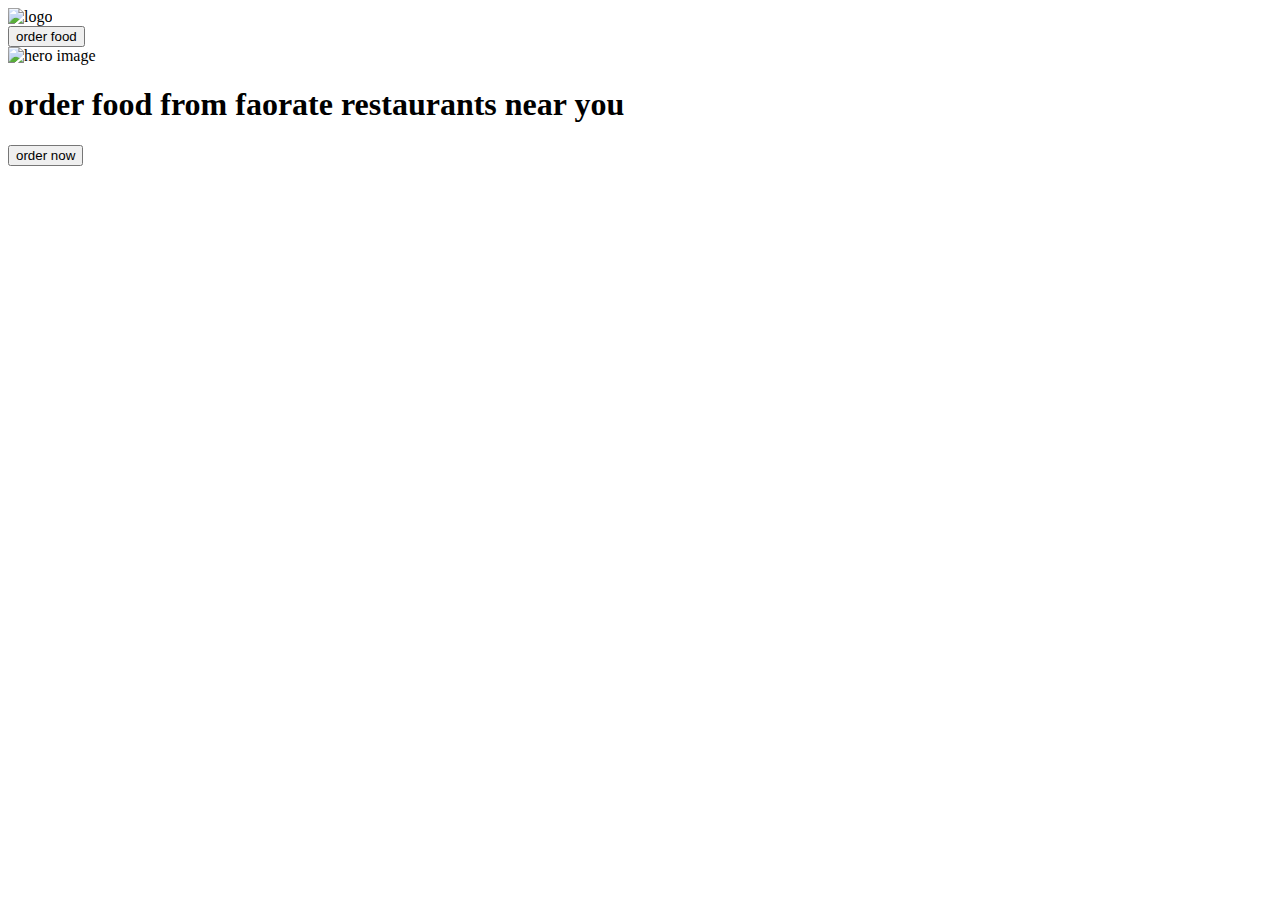
==== index.html @ ad155e7b "Initial commit" ====
<!DOCTYPE html>
<html>
  <head>
    <meta charset="utf-8">
    <meta name="viewport" content="width=device-width">
    <title>repl.it</title>
    <link href="style.css" rel="stylesheet" type="text/css" />
  </head>
  <body>
    <!--NAVBAR-->
    <header>
        <nav class="navbar">
        <div class="navbar__brand">
            <img src="C:\Users\LENOVO\Desktop\assets\logo.png" alt="logo" class="navbar__logo">
        </div>
        <div class="navbar__nav__items">
<button class="button__primary">order food</button>

        </div>
    </nav>
    </header>
    <main class="container">
<!--hero section-->
<section class="hero__container">
<div class="hero__image__container">
<img class="hero__image" src="C:\Users\LENOVO\Desktop\assets\hero.jpg" alt="hero image">
</div>
<div class="hero__text">
    <h1>order food from faorate restaurants near you</h1>
    <button class="button__primary">order now</button>
</div>


</section>

    </main>
  </body>
</html>
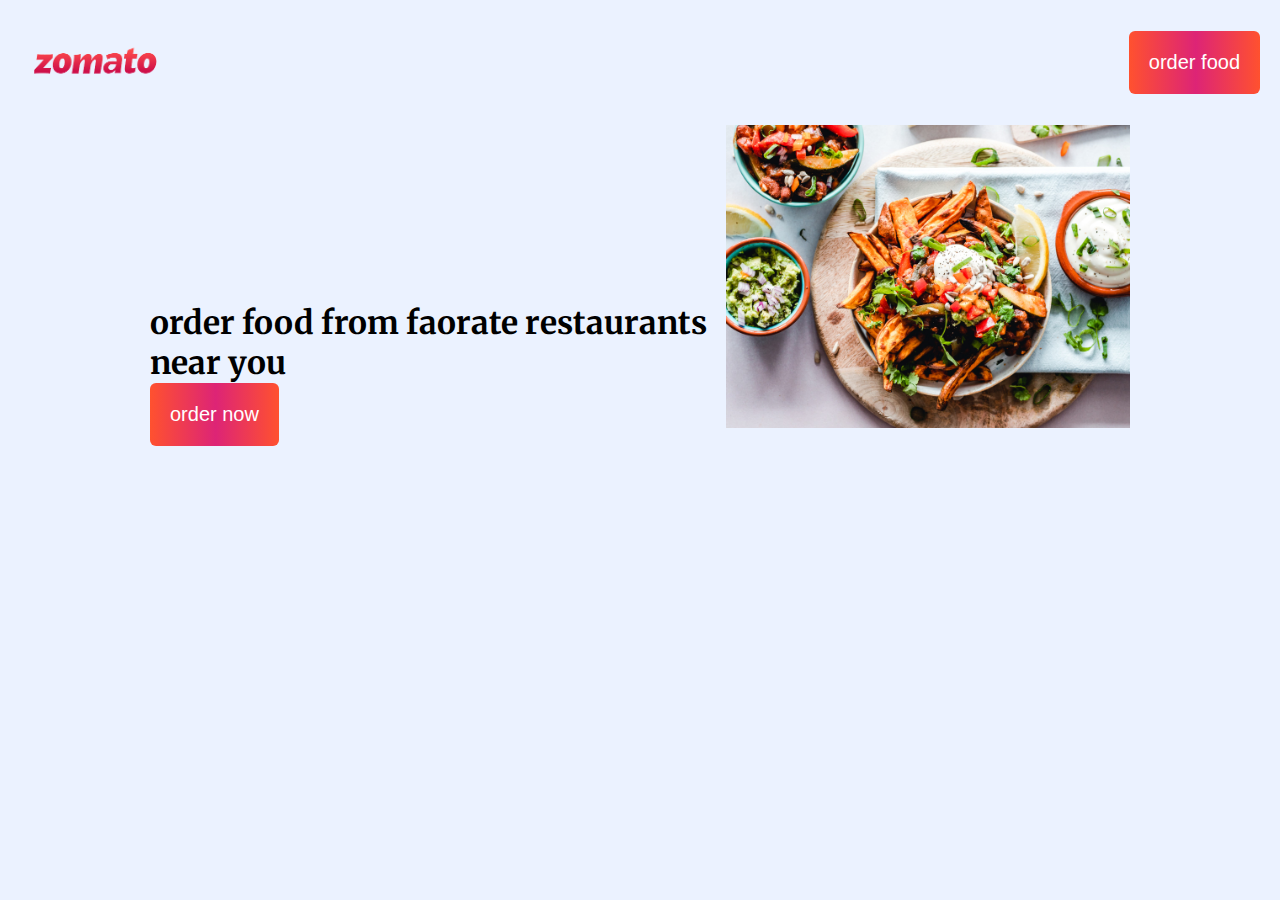
==== commit 13294f37: "stylings" ====
--- a/index.html
+++ b/index.html
@@ -5,13 +5,15 @@
     <meta name="viewport" content="width=device-width">
     <title>repl.it</title>
     <link href="style.css" rel="stylesheet" type="text/css" />
+    <link rel="preconnect" href="https://fonts.gstatic.com">
+<link href="https://fonts.googleapis.com/css2?family=Merriweather:ital,wght@0,300;0,400;0,700;0,900;1,300;1,400;1,700;1,900&display=swap" rel="stylesheet">
   </head>
   <body>
     <!--NAVBAR-->
     <header>
         <nav class="navbar">
         <div class="navbar__brand">
-            <img src="C:\Users\LENOVO\Desktop\assets\logo.png" alt="logo" class="navbar__logo">
+            <img src="logo.png" alt="logo" class="navbar__logo">
         </div>
         <div class="navbar__nav__items">
 <button class="button__primary">order food</button>
@@ -23,7 +25,7 @@
 <!--hero section-->
 <section class="hero__container">
 <div class="hero__image__container">
-<img class="hero__image" src="C:\Users\LENOVO\Desktop\assets\hero.jpg" alt="hero image">
+<img class="hero__image" src="hero.jpg" alt="hero image">
 </div>
 <div class="hero__text">
     <h1>order food from faorate restaurants near you</h1>
--- a/style.css
+++ b/style.css
@@ -0,0 +1,107 @@
+*{
+    margin: 0;
+    padding: 0;
+    box-sizing: border-box; /*to box model*/
+}
+/*global*/
+
+body{
+    font-family: merriweather , sans-serif;
+    background-color: #ebf2ff;
+    overflow-x: hidden;
+}
+
+.navbar{
+    display: flex;
+    justify-content: space-around;
+    align-items: center;
+}
+
+.navbar__brand{
+    width: 100px;
+}
+.navbar__logo{
+    width: 100%;
+}
+
+
+.button__primary{
+    background-image: linear-gradient( 
+      to right,
+    
+      #ff512f 0%,
+      #dd2476 51%,
+      #ff512f 100%
+    );
+   
+    color: #fff;
+    padding: 12px;
+    border: none;
+    border-radius:6px;
+} 
+
+
+/*section styling*/
+.container{
+  width: 100%;
+margin: 0 auto;
+padding: 0 15px;
+
+
+}
+
+.hero__container{
+width: 100%
+
+}
+
+.hero__image__container{
+  width: 100%
+}
+
+.hero__image{
+  width: 100%;
+}
+
+
+
+
+
+
+@media (min-width: 768px){
+  .navbar{
+    justify-content: space-between;
+    padding: 10px 20px;
+  }
+.navbar__brand{
+    width: 150px;
+    }
+.button__primary{
+  padding: 20px;
+  font-size: 20px;
+}
+.hero__container{
+  display: flex;
+  flex-direction: row-reverse;
+align-items: center;
+justify-content: space-between;
+  gap: 10px;
+}
+}
+
+@media (min-width: 1020px){
+  .container{
+    max-width: 1010px;
+  
+  }
+  .hero__image__container{
+    width: 500px;
+    height: 500px;
+  }
+
+}
+
+@media(min-width: 1400px){
+
+}
+
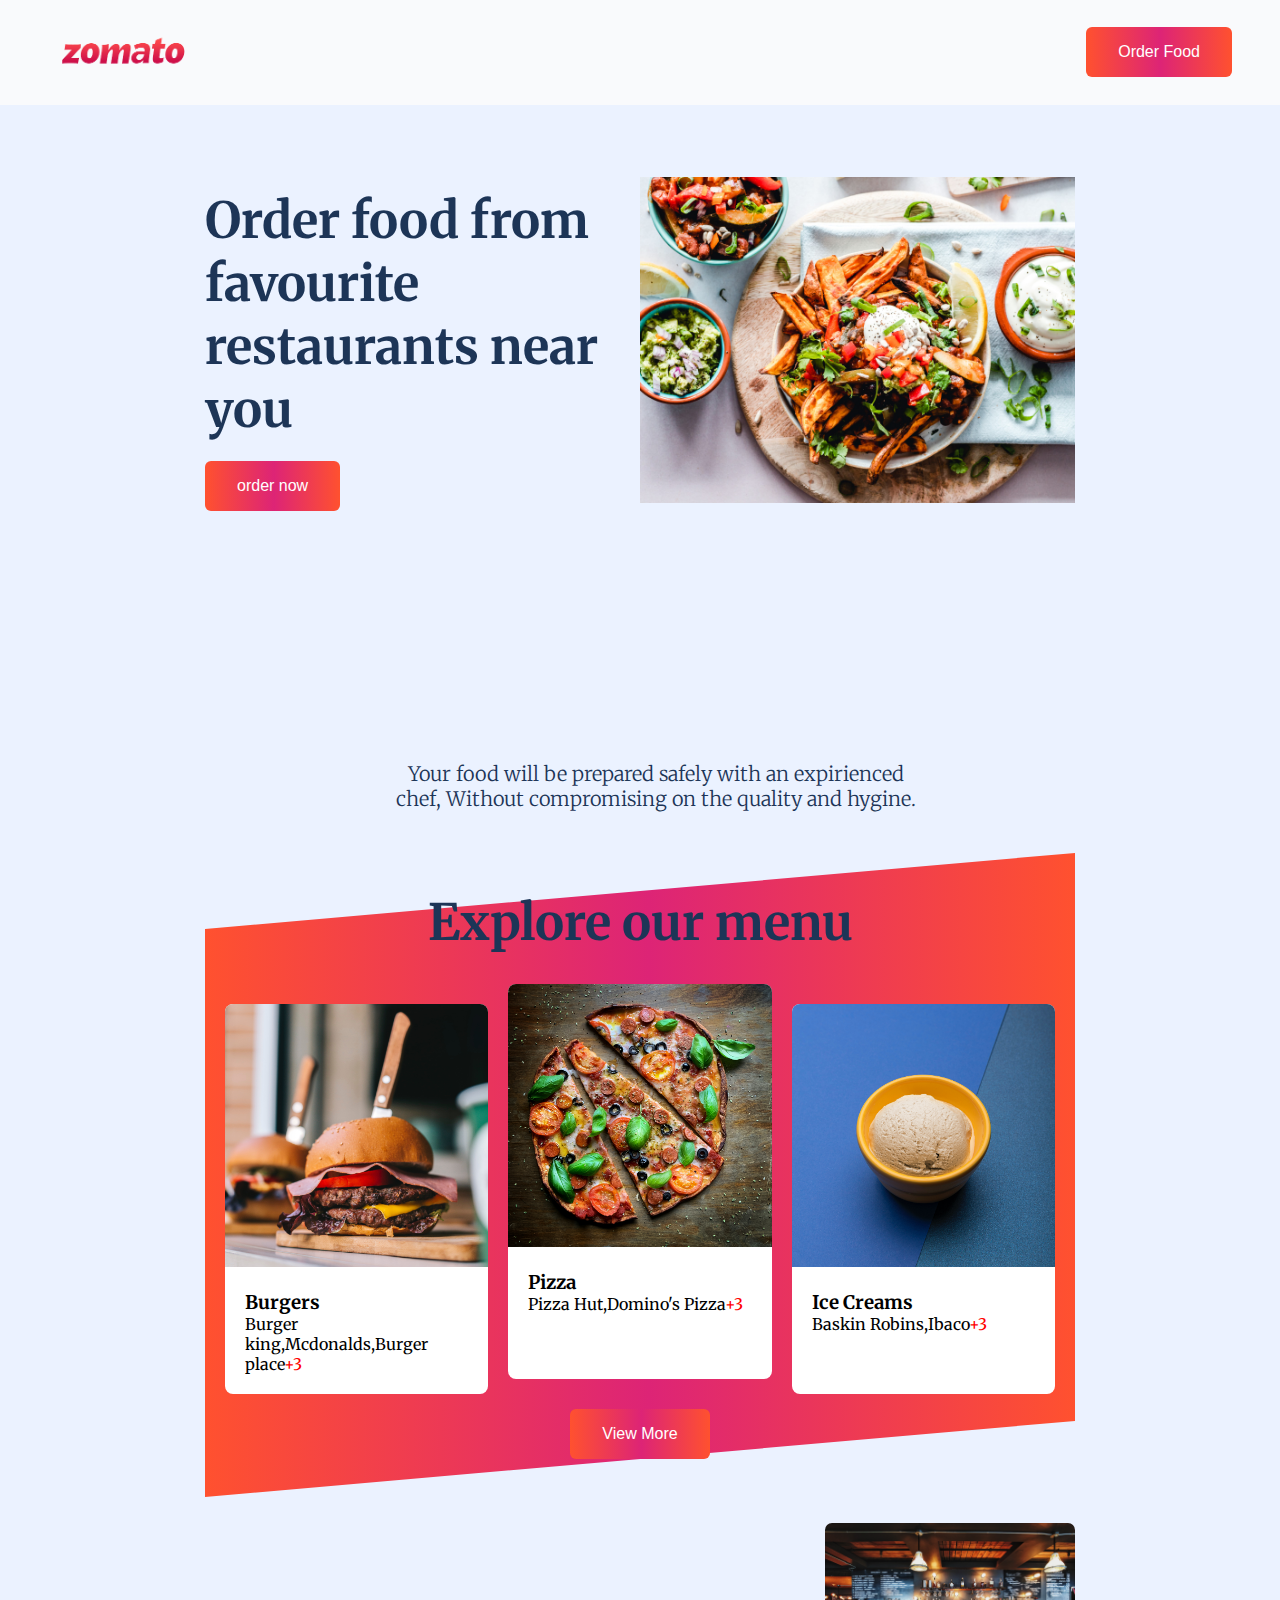
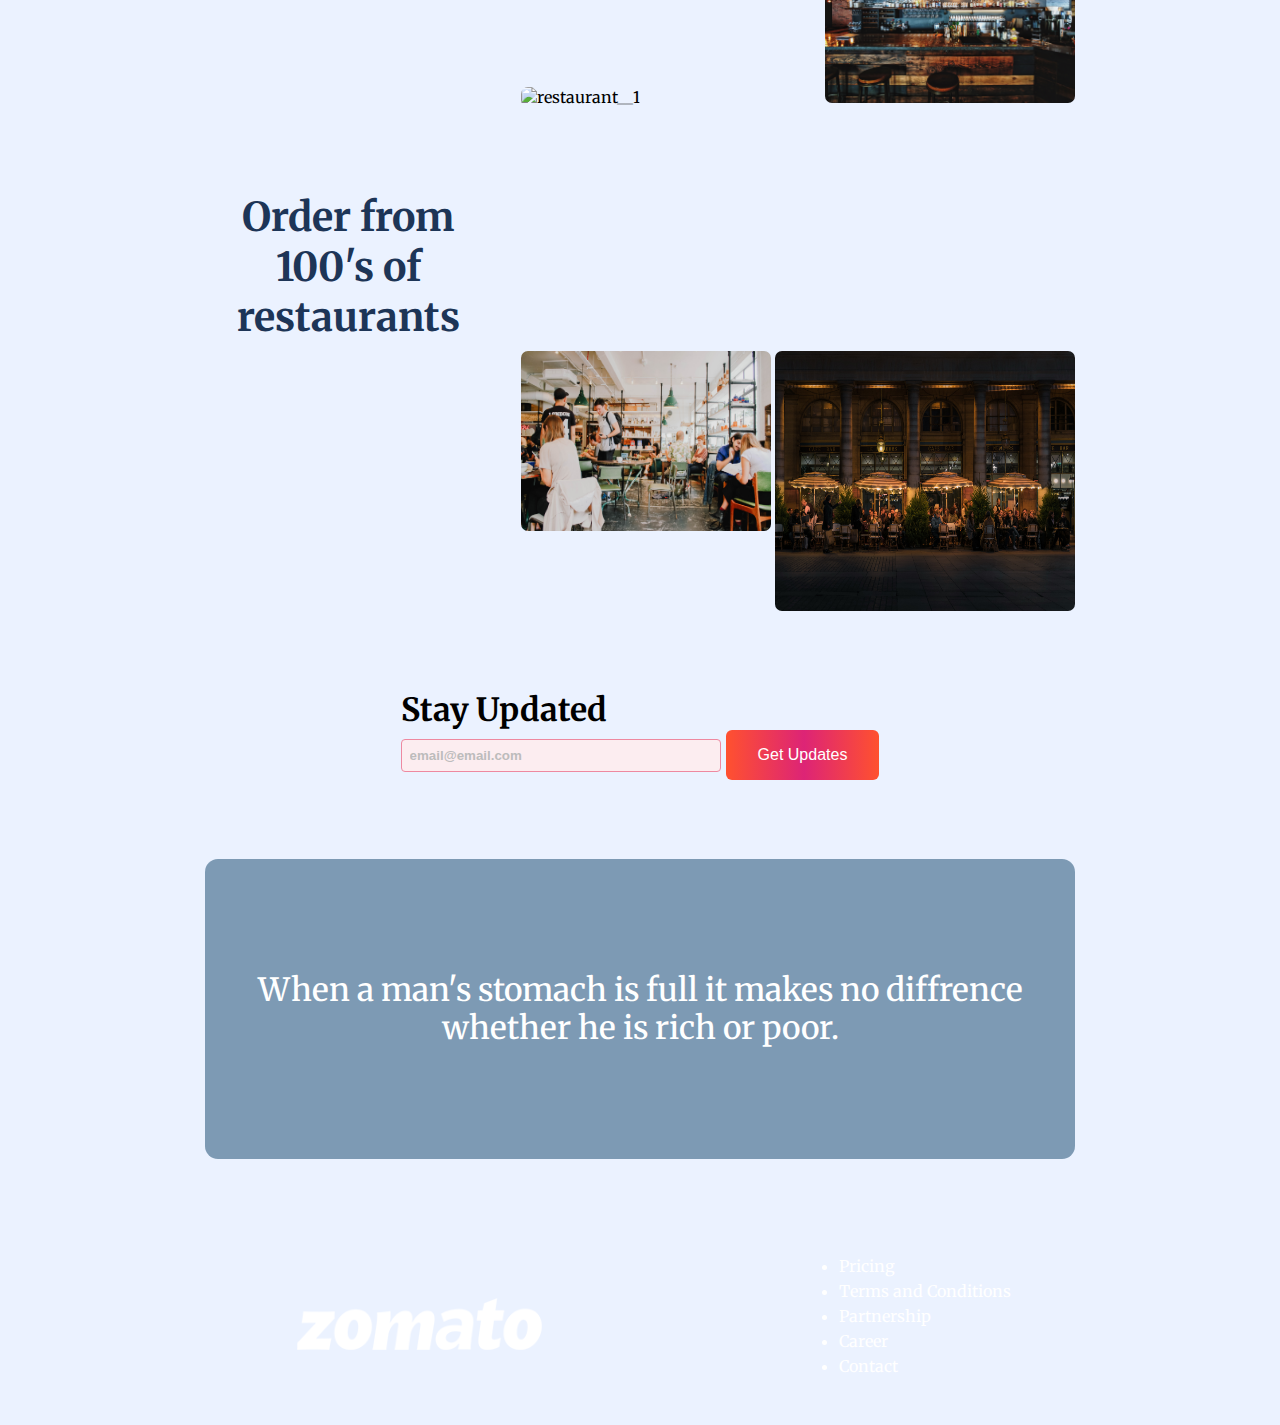
==== commit 31e46179: "css modifications" ====
--- a/index.html
+++ b/index.html
@@ -14,27 +14,149 @@
         <nav class="navbar">
         <div class="navbar__brand">
             <img src="logo.png" alt="logo" class="navbar__logo">
-        </div>
-        <div class="navbar__nav__items">
-<button class="button__primary">order food</button>
+        </div>      
+<div class="nav__item">
+<button class="button__primary">Order Food</button>
+</div>
+    </header>
 
-        </div>
-    </nav>
-    </header>
+    
     <main class="container">
 <!--hero section-->
-<section class="hero__container">
+<section class="hero__container"
+          
 <div class="hero__image__container">
 <img class="hero__image" src="hero.jpg" alt="hero image">
 </div>
-<div class="hero__text">
-    <h1>order food from faorate restaurants near you</h1>
+   
+<div class="hero__description">
+    <h1 class="hero__text">Order food from favourite restaurants near you</h1>
     <button class="button__primary">order now</button>
+</div>
+</section>
+
+<!--video footage-->
+<section class="video__footage__container">
+<div class="video__footage">
+<iframe src="https://player.vimeo.com/video/323795266" frameborder="0"
+allow="autoplay; fullscreen; picture-in-picture"
+allowfullscreen
+class="chef__video"
+></iframe>
+</div>
+<div class="video__footage__text">
+<p>Your food will be prepared safely with an expirienced chef, Without compromising on the quality and hygine.
+</p>
+</div>
+</section>
+
+
+<!--explore menu-->
+<section class="explore__menu__container">
+  <h1 class="explore__menu__text">Explore our menu</h1>
+  <div class="explore__menu__gradient_bg"></div>
+
+  <div class="explore__menu__lists">
+    <!-- burger-->
+<div class="food__menu__card">
+<img class="food__image" src="burger.jpg" alt="burger">
+
+<div class="food__menu__card__description">
+  <h3 class="food__title">Burgers</h3>
+  <p class="food__restaurants">Burger king,Mcdonalds,Burger place<span style="color: red">+3</span></p>
+</div>
+
 </div>
 
 
+ <!-- pizza-->
+<div class="food__menu__card" id="pizza__card">
+<img class="food__image" src="pizza.jpg" alt="pizza">
+
+<div class="food__menu__card__description">
+  <h3 class="food__title">Pizza</h3>
+  <p class="food__restaurants">Pizza Hut,Domino's Pizza<span style="color: red">+3</span></p>
+</div>
+
+</div>
+
+<!--ice cream-->
+<div class="food__menu__card">
+<img class="food__image" src="iceCream.jpg" alt="iceCream">
+
+<div class="food__menu__card__description">
+  <h3 class="food__title">Ice Creams</h3>
+  <p class="food__restaurants">Baskin Robins,Ibaco<span style="color: red">+3</span></p>
+</div>
+
+</div>
+
+  </div>
+<div class="explore__menu__view__more">
+<button class="button__primary">View More</button>
+</div>
+
 </section>
 
-    </main>
+<!--restaurants-->
+<section class="restaurants__container">
+<h1 class="restaurants__description">Order from 100's of restaurants</h1>
+<div class="restaurants__flex">
+<div class="restaurants__flex__row__1">
+  <div class="restaurant__1"> <img class="restaurant__1__image" src="restaurant1.jpg" alt="restaurant__1"></div>
+ <div class="restaurant__2"> <img class="restaurant__2__image" src="restaurant2.jpg" alt="restaurant__2"></div>
+ 
+</div>
+
+
+<div class="restaurants__flex__row__2">
+
+  <div class="restaurant__3"><img class="restaurant__3__image" src="restaurant3.jpg" alt="restaurant__3"></div>
+<div class="restaurant__4"><img class="restaurant__4__image" src="restaurant4.jpg" alt="restaurant__4"></div>
+
+</div>
+</div>
+
+</section>
+
+<!--email updates-->
+
+<section class="email__subscribe__container">
+<div>
+  <h1 class="text-xl">Stay Updated</h1>
+<div class="email__subscribe__input__field">
+<div>
+<input type="email"
+placeholder="email@email.com"
+class="email__input"/>
+</div>
+<button class="button__primary">Get Updates</button>
+</div>
+</div>
+</section>
+
+
+<!--final message-->
+
+<section class="quote__container">
+<div class="quote__image__overlay"></div>
+<h3 class="quote__image__text">
+  When a man's stomach is full it makes no diffrence whether he is rich or poor.
+</h3>
+</section>
+
+  </main>
+
+  <footer>
+<img class="footer__image" src="logo.png" alt="logo"/>
+<ul class="footer__list">
+  <li>Pricing</li>
+  <li>Terms and Conditions</li>
+  <li>Partnership</li>
+  <li>Career</li>
+  <li>Contact</li>
+</ul>
+  </footer>
+
   </body>
 </html>--- a/style.css
+++ b/style.css
@@ -9,17 +9,37 @@
     font-family: merriweather , sans-serif;
     background-color: #ebf2ff;
     overflow-x: hidden;
-}
+    transition: 0.5s;
+}
+
+
+button{
+  border: none;
+  cursor: pointer;
+}
+
+section{
+  margin: 4rem 0;
+}
+ 
 
 .navbar{
+  position: sticky;
+  top: 0;
     display: flex;
-    justify-content: space-around;
+    justify-content: space-between;
     align-items: center;
+    background-color: #f9fafc; 
+    box-shadow: 0 10px 15px -3px rgba(0, o, 0, 0.1),
+    0 4px 6px -2px rgba(0, o, 0, 0.05);
+    z-index: 9999;
 }
 
 .navbar__brand{
     width: 100px;
 }
+
+
 .navbar__logo{
     width: 100%;
 }
@@ -35,10 +55,14 @@
     );
    
     color: #fff;
-    padding: 12px;
+    padding: 10px 20px;
     border: none;
     border-radius:6px;
+    cursor: pointer;
 } 
+
+
+
 
 
 /*section styling*/
@@ -46,62 +70,434 @@
   width: 100%;
 margin: 0 auto;
 padding: 0 15px;
-
-
 }
 
 .hero__container{
-width: 100%
+width: 100%;
 
 }
 
 .hero__image__container{
-  width: 100%
+  width: 100%;
 }
 
 .hero__image{
-  width: 100%;
-}
-
-
-
-
-
+  width: 50%;
+}
+
+.hero__text{
+  font-size: 30px;
+  color: #1d3557;
+  margin: 20px 0;
+}
+
+
+/* video footage*/
+.video__footage__container{
+  margin-top: 3rem;
+  display: flex;
+  flex-direction: column;
+  justify-content: center;
+  align-items: center;
+  width: 100%;
+}
+
+.video__footage{
+  position: relative;
+}
+
+.video__footage::before{
+  background-image: linear-gradient(
+    to right,
+    #ff512f 0%
+    #dd2476 51%,
+    #ff512f 100%
+  );
+  content: "";
+top: 0;
+left: 0;
+position: absolute;
+transform: translate(1rem, 1rem);
+height: 100%;
+width: 100%;
+z-index: -1;
+}
+
+.video__footage__text{
+  margin-top: 2rem;
+  color: #1d3557;
+  font-size: 1.25rem;
+  font-weight: 300;
+  text-align: center;
+}
+
+
+/*food menu section*/
+.food__menu__card{
+  width: 100%;
+  background-color: #fff;
+  border-radius: 8px;
+  margin-bottom: 15px;
+}
+.food__image{
+  width: 100%;
+border-radius: 8px 8px 0px 0px; 
+
+}
+.food__menu__card__description{
+  padding: 20px;
+}
+.explore__menu__text{
+  text-align: center;
+   font-size: 30px;
+  color: #1d3557;
+  margin: 20px 0;
+}
+.explore__menu__container{
+  margin-top: 50px;
+}
+.explore__menu__view__more{
+display: flex;
+justify-content: center;
+}
+
+
+
+
+/*flex */
+.restaurants__description{
+text-align: center;
+   font-size: 30px;
+   color: #1d3557;
+  margin: 20px 0;
+
+  }
+
+.restaurants__flex__row__1,
+.restaurants__flex__row__2{
+  width: 100%;
+display: flex;
+gap: 4px;
+}
+
+.restaurants__flex__row__1{
+  align-items: baseline;
+  margin-bottom: 4px;
+}
+
+.restaurant__1__image,
+.restaurant__2__image,
+.restaurant__3__image,
+.restaurant__4__image{
+  width: 100%;
+  height: 100%;
+  border-radius: 7px;
+}
+
+.restaurant__1,
+.restaurant__4{
+  width: 100%;
+  height: 150px;
+}
+
+.restaurant__2,
+.restaurant__3{
+  width: 120%;
+  height: 200px;
+}
+
+
+
+
+/*email updation---*/
+
+.email__subscribe__container{
+  margin-top: 3rem;
+  width: 100%;
+  padding: 15px;
+  margin-right: auto;
+  margin-left: auto;
+}
+
+.email__subscribe__input__field{
+  display: flex;
+  align-items: center;
+}
+
+.email__input{
+  border: 1px solid #ee89a0;
+  border-radius: 4px;
+  background-color: #fcedf0;
+  color: #1d3557;
+  font-weight: 700;
+  padding: 0.5rem;
+  margin-right: 5px;
+}
+
+.email__input::placeholder{
+  color: #bdbcbc
+}
+
+/*quote container*/
+
+.quote__container{
+  position: relative;
+  margin-top: 4rem;
+  align-items: center;
+display: flex;
+flex-direction: column;
+justify-content: center;
+height: 200px;
+width: 100%;
+border-radius: 13px;
+background: url("https://images.unsplash.com/photo-1522336572468-97b06e8ef143?ixid=MnwxMjA3fDB8MHxwaG90by1wYWdlfHx8fGVufDB8fHx8&ixlib=rb-1.2.1&auto=format&fit=crop&w=755&q=80")
+center center / cover no-repeat;
+}
+
+.quote__image__overlay{
+  position: absolute;
+  height: 200px;
+  width: 100%;
+  border-radius: 13px;
+  background-color: #0a4065
+  opacity: 49%;
+}
+
+.quote__image__text{
+  color: #fff;
+  z-index: 3;
+  margin: 0 1rem;
+  text-align: center;
+}
+
+/* footer css*/
+
+footer{
+  display: flex;
+  flex-direction: column;
+  align-items: center;
+  justify-content: center;
+  border-radius: 1rem 1rem 0 0;
+   background-image: linear-gradient(
+    to right,
+    #ff512f 0%
+    #dd2476 51%,
+    #ff512f 100%
+  );
+}
+
+footer > img{
+  width: 300px;
+  filter: brightness(0) invert(1);
+}
+
+footer > ul{
+  margin-top: -1rem;
+  color:#fff;
+}
+
+footer > ul > li {
+  margin: 5px 0;
+}
 
 @media (min-width: 768px){
   .navbar{
     justify-content: space-between;
     padding: 10px 20px;
   }
+
 .navbar__brand{
     width: 150px;
     }
+
 .button__primary{
-  padding: 20px;
+  padding: 12px 20px;
   font-size: 20px;
 }
+
 .hero__container{
   display: flex;
   flex-direction: row-reverse;
 align-items: center;
 justify-content: space-between;
-  gap: 10px;
-}
+
+}
+
+.video__footage__container{
+  margin-bottom: 5rem;
+  display: flex;
+  flex-direction: row;
+  justify-content: space-between;
+}
+.video__footage{
+  margin-right: 2rem;
+}
+.video__footage__text{
+  margin-left: 2rem;
+}
+
+.explore__menu__lists{
+  margin-top: 50px;
+  display: flex;
+  gap: 8px;
+}
+
+#pizza__card{
+  margin-top: -20px;
+  margin-bottom: 30px;
+}
+
+.explore__menu__container{
+  position: relative;
+}
+
+.explore__menu__gradient_bg{
+  position:absolute;
+  left: 0;
+  top: 0;
+
+  height: 100%;
+  width: 100%;
+
+  background-image: linear-gradient( 
+      to right,
+    
+      #ff512f 0%,
+      #dd2476 51%,
+      #ff512f 100%
+    );
+   
+   z-index: -3;
+
+   transform: skewY(-5deg);
+}
+
+.restaurants__description{
+  font-size: 40px;
+  width: 100%;
+margin-right: 30px;
+ 
+}
+
+.restaurants__container{
+  display: flex;
+  align-items: center;
+  justify-content: space-between;
+}
+
+.restaurants__flex__row__1{
+  justify-content: center;
+}
+
+.restaurants__flex__row__2{
+  margin-top: 3px;
+  align-items: flex-start;
+justify-content: center;
+}
+
+
+.restaurant__flex{
+  width: 100%;
+}
+
+.email__subscribe__container{
+  display: flex;
+  justify-content: center;
+}
+.email__input{
+  width: 20rem;
+}
+
+.quote__container{
+  height: 300px;
+  width: 100%;
+}
+
+.quote__image__overlay{
+  position: absolute;
+  height: 300px;
+  width: 100%;
+  border-radius: 13px;
+  background-color: #0a4065;
+  opacity: 49%;
+}
+
+.quote__image__text{
+  color: #fff;
+  z-index: 3;
+  margin: 0 1rem;
+  text-align: center;
+  font-size: 2rem;
+  font-weight: 500;
+  line-height: 1.2;
+}
+
+footer{
+  margin-top: 3rem;
+  display: flex;
+  flex-direction: row;
+  justify-content: space-evenly;
+}
+
 }
 
 @media (min-width: 1020px){
+
   .container{
-    max-width: 1010px;
+    max-width: 900px;
   
   }
-  .hero__image__container{
-    width: 500px;
-    height: 500px;
-  }
+
+.navbar{
+  padding: 0 3rem;
+}
+.button__primary{
+  padding: 1rem 2rem;
+  font-size: 1rem;
+}
+
+ .hero__text{
+   font-size: 50px;
+ }
+
+ .video__footage__container{
+   display: flex;
+   flex-direction: column;
+ }
+
+.video__footage__text{
+  width: 60%;
+}
+ 
+.explore__menu__lists{
+  gap: 20px;
+  padding: 0 20px;
+}
+
+.explore__menu__text{
+  font-size: 50px;
+}
+
+.restaurants__container{
+  margin-top: 60px;
+}
+
+.restaurant__1 , .restaurant__4{
+  width: 300px;
+  height: 260px;
+}
+
+.restaurant__2, .restaurant__3{
+  width: 250px;
+  height: 180px;
+}
 
 }
 
 @media(min-width: 1400px){
-
-}
-
+.container{
+  max-width: 1250px;
+}
+
+}
+
